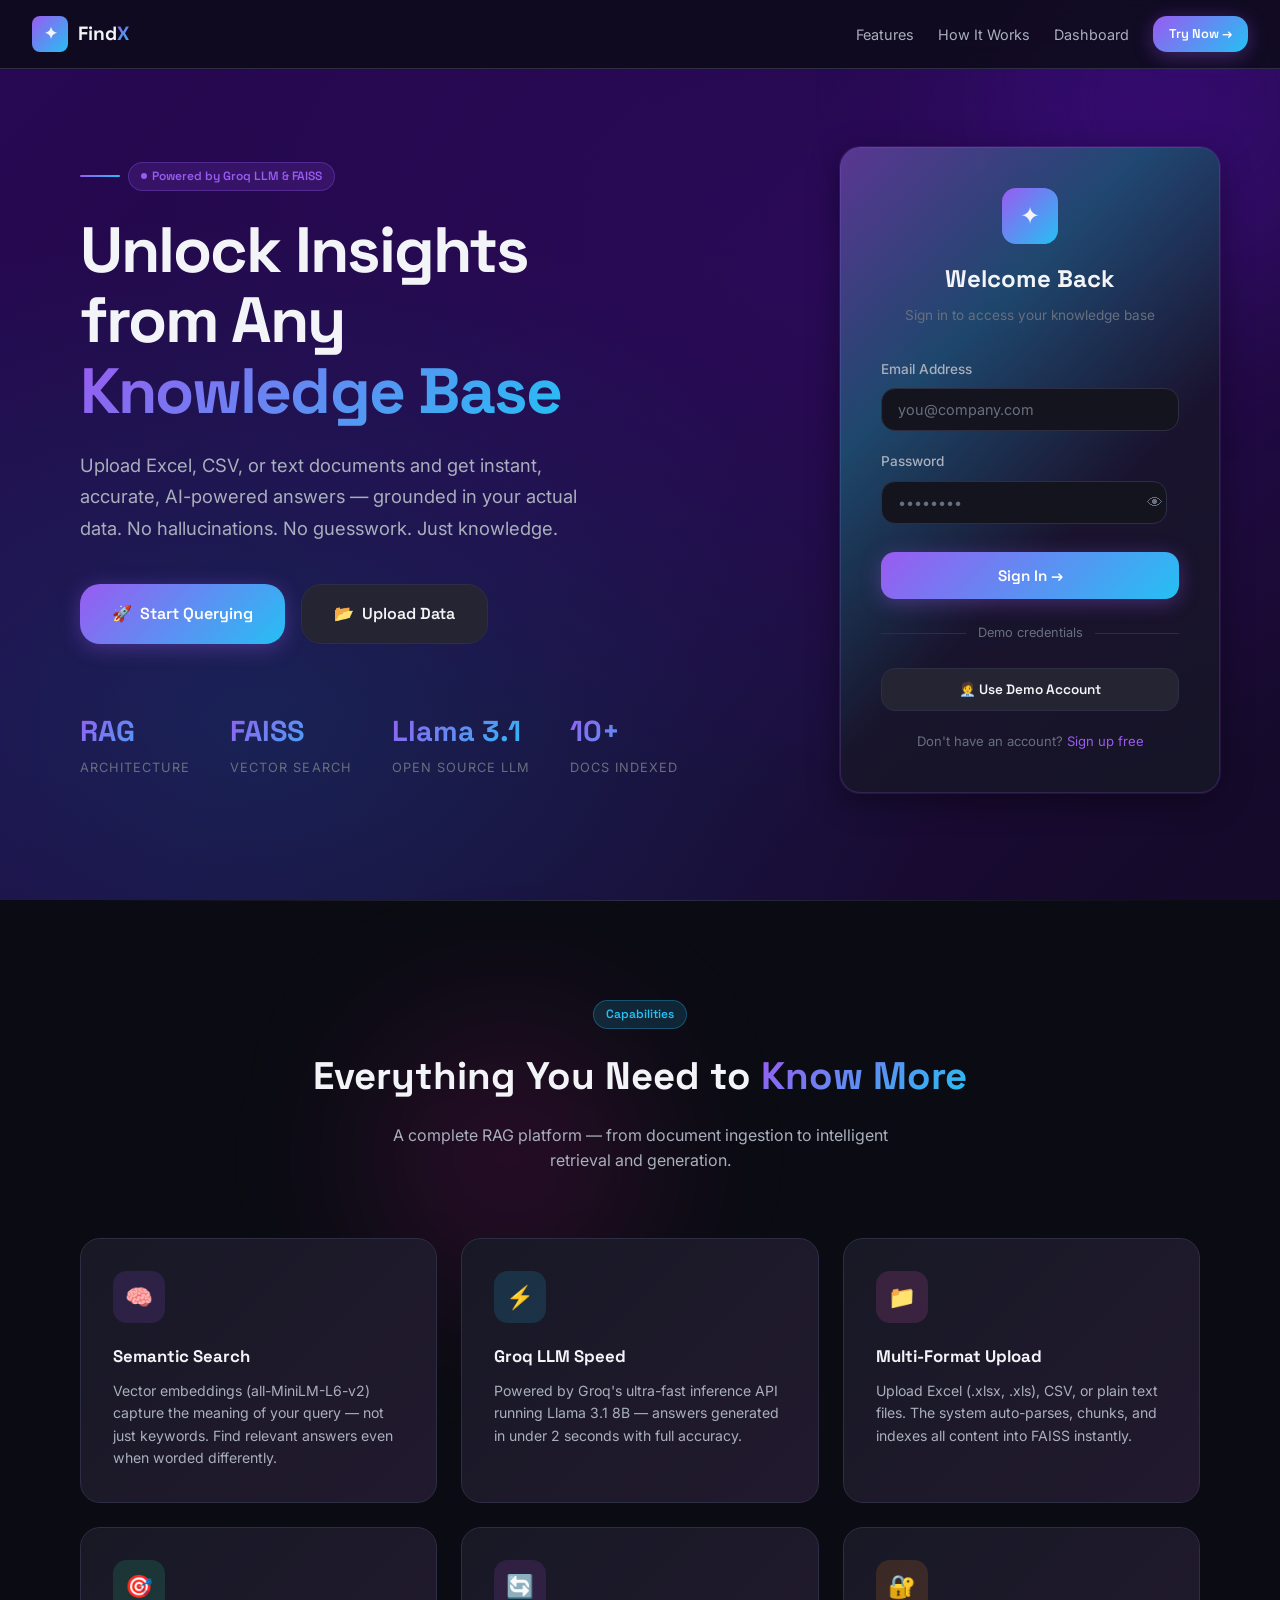
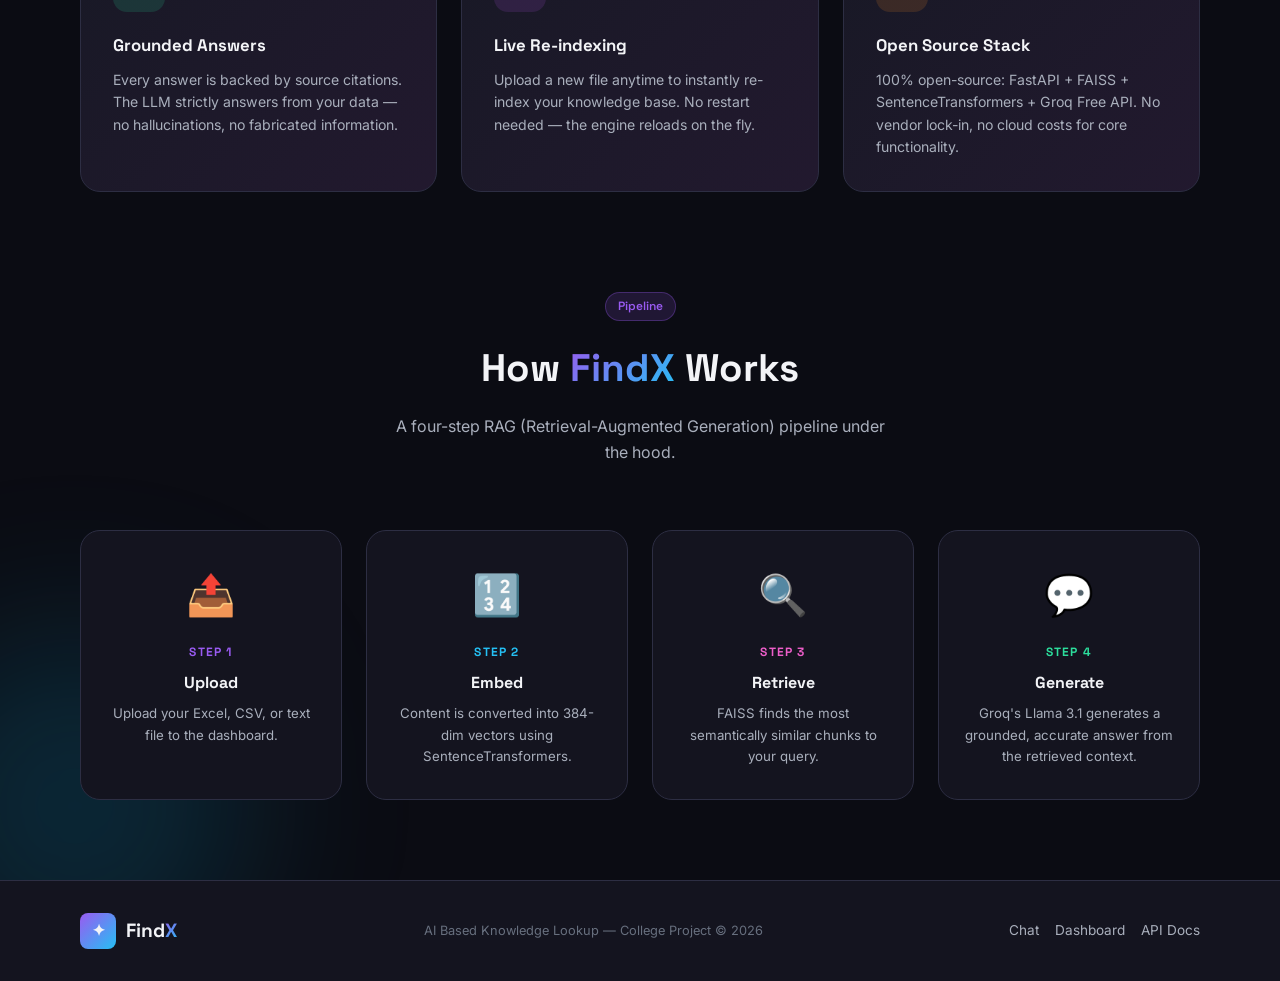
==== frontend/chat.html @ 49aa8f06 "FindX - AI Based Knowledge Lookup (Full Stack RAG Application) - FastAPI backend with FAISS vector s" ====
<!DOCTYPE html>
<html lang="en">
<head>
  <meta charset="UTF-8" />
  <meta name="viewport" content="width=device-width, initial-scale=1.0" />
  <title>FindX — Chat</title>
  <meta name="description" content="Ask questions from your knowledge base powered by AI." />
  <link rel="stylesheet" href="css/styles.css" />
  <style>
    body { overflow: hidden; }

    /* Sidebar upload mini-button */
    .upload-mini {
      display: flex;
      align-items: center;
      gap: 8px;
      padding: 9px 14px;
      background: var(--bg-elevated);
      border: 1px dashed var(--border);
      border-radius: var(--radius-sm);
      cursor: pointer;
      color: var(--text-secondary);
      font-size: 0.82rem;
      transition: var(--transition);
      width: 100%;
      text-align: left;
    }
    .upload-mini:hover { border-color: var(--accent-violet); color: var(--accent-violet); }

    /* top-k control */
    .topk-row {
      display: flex;
      align-items: center;
      gap: 8px;
      padding: 10px 20px;
      border-top: 1px solid var(--border);
      font-size: 0.8rem;
      color: var(--text-muted);
    }
    .topk-input {
      width: 48px;
      padding: 4px 6px;
      background: var(--bg-elevated);
      border: 1px solid var(--border);
      border-radius: var(--radius-sm);
      color: var(--text-primary);
      font-size: 0.8rem;
      text-align: center;
      outline: none;
    }
    .topk-input:focus { border-color: var(--accent-violet); }

    /* Markdown code styling */
    .message-bubble code {
      background: var(--bg-card);
      padding: 2px 6px;
      border-radius: 4px;
      font-size: 0.85em;
      font-family: 'Courier New', monospace;
    }

    /* Welcome state — shown by default, hidden via JS when user sends a message */
    #welcome-state { display: flex; }
  </style>
</head>
<body>
  <div class="chat-layout">
    <!-- ── SIDEBAR ─────────────────────────────── -->
    <aside class="chat-sidebar">
      <!-- Header -->
      <div class="sidebar-header">
        <a href="index.html" class="sidebar-logo">
          <div class="sidebar-logo-icon">✦</div>
          <span>Find<span class="gradient-text">X</span></span>
        </a>
        <a href="dashboard.html" class="btn btn-ghost btn-icon" title="Dashboard">📊</a>
      </div>

      <!-- New Chat -->
      <div style="padding: 12px;">
        <button class="btn btn-secondary new-chat-btn" onclick="startNewSession(); if(welcomeState) welcomeState.style.display='flex';">
          ✦ New Chat
        </button>
      </div>

      <!-- Quick Prompts -->
      <div class="sidebar-section-title">Suggestions</div>
      <div class="quick-prompts">
        <button class="quick-prompt-chip" onclick="sendQuickPrompt('What data is available in the knowledge base?')">
          🔍 What data is available?
        </button>
        <button class="quick-prompt-chip" onclick="sendQuickPrompt('Show me a summary of all shipments.')">
          📦 Summarize all shipments
        </button>
        <button class="quick-prompt-chip" onclick="sendQuickPrompt('Which shipments are delayed or pending?')">
          ⏳ Delayed or pending items
        </button>
        <button class="quick-prompt-chip" onclick="sendQuickPrompt('Who is the carrier for shipment SHP001?')">
          🚚 Carrier for SHP001
        </button>
      </div>

      <!-- Upload -->
      <div style="padding: 0 12px 12px;">
        <div class="sidebar-section-title" style="padding: 8px 8px;">Knowledge Base</div>
        <label class="upload-mini" for="sidebar-file-input">
          📤 Upload new file
          <input type="file" id="sidebar-file-input" accept=".xlsx,.xls,.csv,.txt" style="display:none" onchange="handleSidebarUpload(this.files[0])" />
        </label>
        <div id="sidebar-upload-msg" style="font-size:0.75rem;color:var(--text-muted);padding:6px 8px;display:none;"></div>
      </div>

      <!-- Chat History -->
      <div class="sidebar-section-title">Recent Sessions</div>
      <div class="chat-history" id="history-list"></div>

      <div style="padding:0 12px 8px;">
        <button class="btn btn-ghost btn-sm" style="width:100%;justify-content:center;font-size:0.75rem;" onclick="clearSessions()">
          🗑 Clear history
        </button>
      </div>

      <!-- Top-K control -->
      <div class="topk-row">
        <label for="top-k-input">Sources:</label>
        <input type="number" id="top-k-input" class="topk-input" value="3" min="1" max="10" />
        <span>per query</span>
      </div>

      <!-- User Profile -->
      <div class="sidebar-footer">
        <div class="user-profile">
          <div class="user-avatar" data-user-initials>NX</div>
          <div>
            <div class="user-name" data-user-name>Loading…</div>
            <div class="user-role" data-user-role>Knowledge Analyst</div>
          </div>
          <button class="btn btn-ghost btn-icon" onclick="logout()" title="Sign out" style="margin-left:auto; font-size:0.85rem;">↩</button>
        </div>
      </div>
    </aside>

    <!-- ── CHAT MAIN ───────────────────────────── -->
    <main class="chat-main">
      <!-- Header -->
      <div class="chat-header">
        <div>
          <div class="chat-header-title">Knowledge Lookup Chat</div>
          <div style="font-size:0.75rem;color:var(--text-muted);">Powered by FAISS + Groq Llama 3.1</div>
        </div>
        <div style="display:flex; align-items:center; gap:12px;">
          <div class="chat-header-status">
            <div class="status-dot"></div>
            <span id="engine-status">Checking…</span>
            <span id="doc-count" style="color:var(--text-muted);"></span>
          </div>
          <div class="header-actions">
            <a href="dashboard.html" class="btn btn-secondary btn-sm">📊 Dashboard</a>
          </div>
        </div>
      </div>

      <!-- Messages -->
      <div class="messages-area" id="messages-area">

        <!-- Welcome (shown when no messages) -->
        <div class="chat-welcome" id="welcome-state">
          <div>
            <div class="welcome-icon">✦</div>
            <h2 class="welcome-title">Ask <span class="gradient-text">Anything</span></h2>
            <p class="welcome-subtitle">Query your knowledge base using natural language. I'll retrieve the most relevant information and generate an accurate answer.</p>
          </div>
          <div class="welcome-chips">
            <button class="welcome-chip" onclick="sendQuickPrompt('What data is available in the knowledge base?')">📊 What data is available?</button>
            <button class="welcome-chip" onclick="sendQuickPrompt('Show me all shipments and their current status.')">📦 Show all shipments</button>
            <button class="welcome-chip" onclick="sendQuickPrompt('Which items were delivered successfully?')">✅ Delivered items</button>
            <button class="welcome-chip" onclick="sendQuickPrompt('What is the total value of all shipments?')">💰 Shipment values</button>
            <button class="welcome-chip" onclick="sendQuickPrompt('List all carriers used in our shipments.')">🚚 All carriers</button>
            <button class="welcome-chip" onclick="sendQuickPrompt('Which shipment has the highest value?')">🏆 Highest value shipment</button>
          </div>
        </div>

      </div>

      <!-- Input Bar -->
      <div class="chat-input-area">
        <div class="input-box" id="input-box">
          <textarea
            id="chat-input"
            class="chat-textarea"
            placeholder="Ask a question about your knowledge base… (Enter to send, Shift+Enter for new line)"
            rows="1"
          ></textarea>
          <div class="input-actions">
            <label class="btn btn-ghost btn-icon" for="inline-file-input" title="Upload file">
              📎
              <input type="file" id="inline-file-input" accept=".xlsx,.xls,.csv,.txt" style="display:none" onchange="handleSidebarUpload(this.files[0])" />
            </label>
            <button class="send-btn" id="send-btn" title="Send message">➤</button>
          </div>
        </div>
        <div class="input-hint">FindX may produce inaccurate results. Always verify critical information.</div>
      </div>
    </main>
  </div>

  <script src="js/auth.js"></script>
  <script src="js/chat.js"></script>
  <script>
    // Sidebar quick upload
    async function handleSidebarUpload(file) {
      if (!file) return;
      const msgEl = document.getElementById('sidebar-upload-msg');
      msgEl.style.display = 'block';
      msgEl.textContent   = '⏳ Indexing…';
      msgEl.style.color   = 'var(--accent-violet)';

      const formData = new FormData();
      formData.append('file', file);
      try {
        const res  = await fetch('http://localhost:8000/api/v1/upload', { method:'POST', body:formData });
        const json = await res.json();
        if (res.ok && !json.errors?.length) {
          msgEl.textContent = `✅ ${json.data.document_count} docs indexed`;
          msgEl.style.color = 'var(--accent-emerald)';
          checkBackendHealth();
        } else {
          msgEl.textContent = '❌ Upload failed';
          msgEl.style.color = 'hsl(0,80%,70%)';
        }
      } catch {
        msgEl.textContent = '❌ Server unreachable';
        msgEl.style.color = 'hsl(0,80%,70%)';
      }
      setTimeout(() => { msgEl.style.display = 'none'; }, 5000);
    }
  </script>
</body>
</html>
---- frontend/css/styles.css ----
/* ═══════════════════════════════════════════════════════════
   FINDX CHATBOT — Premium Design System
   AI Based Knowledge Lookup
   ═══════════════════════════════════════════════════════════ */

@import url('https://fonts.googleapis.com/css2?family=Space+Grotesk:wght@300;400;500;600;700&family=Inter:wght@300;400;500;600&display=swap');

/* ── CSS Tokens ─────────────────────────────────────────── */
:root {
  /* Color Palette */
  --bg-base:       hsl(237, 25%, 6%);
  --bg-surface:    hsl(237, 22%, 10%);
  --bg-elevated:   hsl(237, 20%, 14%);
  --bg-card:       hsl(237, 18%, 17%);

  --accent-violet: hsl(265, 84%, 65%);
  --accent-cyan:   hsl(195, 90%, 55%);
  --accent-pink:   hsl(315, 80%, 65%);
  --accent-emerald:hsl(158, 72%, 52%);

  --text-primary:  hsl(220, 20%, 96%);
  --text-secondary:hsl(220, 12%, 70%);
  --text-muted:    hsl(220, 10%, 45%);

  --border:        hsl(237, 20%, 22%);
  --border-glow:   hsl(265, 84%, 45%);

  /* Gradients */
  --grad-hero:       linear-gradient(135deg, hsl(265,84%,18%) 0%, hsl(237,25%,6%) 50%, hsl(195,90%,12%) 100%);
  --grad-card:       linear-gradient(135deg, hsl(237,22%,12%) 0%, hsl(265,30%,14%) 100%);
  --grad-accent:     linear-gradient(135deg, var(--accent-violet), var(--accent-cyan));
  --grad-accent-alt: linear-gradient(135deg, var(--accent-pink),   var(--accent-violet));
  --grad-text:       linear-gradient(135deg, var(--accent-violet) 0%, var(--accent-cyan) 100%);

  /* Glassmorphism */
  --glass-bg:      hsla(237, 22%, 12%, 0.7);
  --glass-border:  hsla(265, 84%, 65%, 0.2);
  --glass-shadow:  0 8px 32px hsla(0,0%,0%,0.4), 0 0 0 1px var(--glass-border);

  /* Spacing & Shape */
  --radius-sm:  8px;
  --radius-md: 14px;
  --radius-lg: 20px;
  --radius-xl: 28px;

  /* Typography */
  --font-display: 'Space Grotesk', sans-serif;
  --font-body:    'Inter', sans-serif;

  /* Transitions */
  --transition: all 0.25s cubic-bezier(0.4, 0, 0.2, 1);
  --transition-slow: all 0.45s cubic-bezier(0.4, 0, 0.2, 1);
}

/* ── Reset & Base ───────────────────────────────────────── */
*, *::before, *::after { box-sizing: border-box; margin: 0; padding: 0; }

html { scroll-behavior: smooth; }

body {
  font-family: var(--font-body);
  background: var(--bg-base);
  color: var(--text-primary);
  line-height: 1.6;
  min-height: 100vh;
  overflow-x: hidden;
}

/* ── Scrollbar ──────────────────────────────────────────── */
::-webkit-scrollbar { width: 6px; }
::-webkit-scrollbar-track { background: var(--bg-surface); }
::-webkit-scrollbar-thumb { background: var(--border-glow); border-radius: 3px; }
::-webkit-scrollbar-thumb:hover { background: var(--accent-violet); }

/* ── Typography ─────────────────────────────────────────── */
h1,h2,h3,h4,h5 { font-family: var(--font-display); font-weight: 700; }

.gradient-text {
  background: var(--grad-text);
  -webkit-background-clip: text;
  background-clip: text;
  -webkit-text-fill-color: transparent;
}

/* ── Buttons ────────────────────────────────────────────── */
.btn {
  display: inline-flex;
  align-items: center;
  gap: 8px;
  padding: 12px 24px;
  border-radius: var(--radius-md);
  font-family: var(--font-display);
  font-weight: 600;
  font-size: 0.9rem;
  cursor: pointer;
  border: none;
  transition: var(--transition);
  text-decoration: none;
  position: relative;
  overflow: hidden;
}

.btn::before {
  content: '';
  position: absolute;
  inset: 0;
  background: rgba(255,255,255,0.08);
  opacity: 0;
  transition: var(--transition);
}
.btn:hover::before { opacity: 1; }

.btn-primary {
  background: var(--grad-accent);
  color: white;
  box-shadow: 0 4px 20px hsla(265,84%,65%,0.35);
}
.btn-primary:hover { transform: translateY(-2px); box-shadow: 0 8px 30px hsla(265,84%,65%,0.5); }

.btn-secondary {
  background: var(--bg-card);
  color: var(--text-primary);
  border: 1px solid var(--border);
}
.btn-secondary:hover { border-color: var(--accent-violet); transform: translateY(-2px); }

.btn-ghost {
  background: transparent;
  color: var(--text-secondary);
  border: 1px solid transparent;
}
.btn-ghost:hover { background: var(--bg-card); color: var(--text-primary); }

.btn-lg { padding: 16px 32px; font-size: 1rem; border-radius: var(--radius-lg); }
.btn-sm { padding: 8px 16px; font-size: 0.8rem; }
.btn-icon { padding: 10px; border-radius: var(--radius-sm); }

/* ── Glass Card ─────────────────────────────────────────── */
.glass-card {
  background: var(--glass-bg);
  border: 1px solid var(--glass-border);
  border-radius: var(--radius-lg);
  backdrop-filter: blur(20px);
  -webkit-backdrop-filter: blur(20px);
  box-shadow: var(--glass-shadow);
}

/* ── Form Elements ──────────────────────────────────────── */
.form-group { display: flex; flex-direction: column; gap: 8px; }
.form-label { font-size: 0.85rem; font-weight: 500; color: var(--text-secondary); }

.form-input {
  padding: 12px 16px;
  background: var(--bg-surface);
  border: 1px solid var(--border);
  border-radius: var(--radius-md);
  color: var(--text-primary);
  font-family: var(--font-body);
  font-size: 0.9rem;
  transition: var(--transition);
  outline: none;
}
.form-input:focus { border-color: var(--accent-violet); box-shadow: 0 0 0 3px hsla(265,84%,65%,0.2); }
.form-input::placeholder { color: var(--text-muted); }

/* ── Badge ──────────────────────────────────────────────── */
.badge {
  display: inline-flex;
  align-items: center;
  gap: 5px;
  padding: 4px 12px;
  border-radius: 100px;
  font-size: 0.75rem;
  font-weight: 600;
  font-family: var(--font-display);
}
.badge-violet { background: hsla(265,84%,65%,0.15); color: var(--accent-violet); border: 1px solid hsla(265,84%,65%,0.3); }
.badge-cyan   { background: hsla(195,90%,55%,0.15); color: var(--accent-cyan);   border: 1px solid hsla(195,90%,55%,0.3); }
.badge-emerald{ background: hsla(158,72%,52%,0.15); color: var(--accent-emerald);border: 1px solid hsla(158,72%,52%,0.3); }
.badge-pink   { background: hsla(315,80%,65%,0.15); color: var(--accent-pink);   border: 1px solid hsla(315,80%,65%,0.3); }
.badge-dot::before { content: ''; display: inline-block; width: 6px; height: 6px; border-radius: 50%; background: currentColor; }

/* ── Animated Orbs (background decoration) ─────────────── */
.orb {
  position: absolute;
  border-radius: 50%;
  filter: blur(80px);
  pointer-events: none;
  z-index: 0;
  animation: orb-float 8s ease-in-out infinite alternate;
}
.orb-1 { width: 400px; height: 400px; background: hsla(265,84%,45%,0.25); top: -100px; right: -100px; }
.orb-2 { width: 350px; height: 350px; background: hsla(195,90%,40%,0.2);  bottom: 0; left: -100px; animation-delay: -4s; }
.orb-3 { width: 250px; height: 250px; background: hsla(315,80%,50%,0.15); top: 40%; left: 30%; animation-delay: -2s; }

@keyframes orb-float {
  from { transform: translate(0, 0) scale(1); }
  to   { transform: translate(30px, -30px) scale(1.1); }
}

/* ── Animations ─────────────────────────────────────────── */
@keyframes fade-in-up {
  from { opacity: 0; transform: translateY(24px); }
  to   { opacity: 1; transform: translateY(0); }
}
@keyframes fade-in {
  from { opacity: 0; }
  to   { opacity: 1; }
}
@keyframes shimmer {
  0%   { background-position: -400px 0; }
  100% { background-position: 400px 0; }
}
@keyframes pulse-ring {
  0%   { transform: scale(0.8); opacity: 1; }
  100% { transform: scale(1.8); opacity: 0; }
}
@keyframes typing-dot {
  0%, 80%, 100% { transform: scale(0.7); opacity: 0.4; }
  40%            { transform: scale(1.1); opacity: 1; }
}
@keyframes gradient-shift {
  0%,100% { background-position: 0% 50%; }
  50%      { background-position: 100% 50%; }
}
@keyframes spin { to { transform: rotate(360deg); } }
@keyframes slide-in-right {
  from { opacity: 0; transform: translateX(20px); }
  to   { opacity: 1; transform: translateX(0); }
}
@keyframes slide-in-left {
  from { opacity: 0; transform: translateX(-20px); }
  to   { opacity: 1; transform: translateX(0); }
}

.animate-fade-up { animation: fade-in-up 0.5s ease both; }
.animate-fade-in { animation: fade-in 0.5s ease both; }
.anim-delay-1 { animation-delay: 0.1s; }
.anim-delay-2 { animation-delay: 0.2s; }
.anim-delay-3 { animation-delay: 0.3s; }
.anim-delay-4 { animation-delay: 0.4s; }
.anim-delay-5 { animation-delay: 0.5s; }

/* ══════════════════════════════════════════════════════════
   LANDING / LOGIN PAGE  (index.html)
   ══════════════════════════════════════════════════════════ */

/* Navbar */
.nav {
  position: fixed;
  top: 0; left: 0; right: 0;
  z-index: 100;
  padding: 16px 32px;
  display: flex;
  align-items: center;
  justify-content: space-between;
  background: hsla(237,25%,6%,0.8);
  backdrop-filter: blur(20px);
  border-bottom: 1px solid var(--border);
}
.nav-logo {
  display: flex;
  align-items: center;
  gap: 10px;
  font-family: var(--font-display);
  font-weight: 700;
  font-size: 1.2rem;
  color: var(--text-primary);
  text-decoration: none;
}
.nav-logo-icon {
  width: 36px; height: 36px;
  background: var(--grad-accent);
  border-radius: var(--radius-sm);
  display: flex; align-items: center; justify-content: center;
  font-size: 1rem;
}
.nav-links { display: flex; gap: 24px; align-items: center; }
.nav-link { color: var(--text-secondary); text-decoration: none; font-size: 0.9rem; transition: var(--transition); }
.nav-link:hover { color: var(--text-primary); }

/* Hero Layout */
.hero-layout {
  min-height: 100vh;
  display: grid;
  grid-template-columns: 1fr 480px;
  gap: 0;
  position: relative;
  overflow: hidden;
}

.hero-left {
  display: flex;
  flex-direction: column;
  justify-content: center;
  padding: 120px 80px 80px 80px;
  position: relative;
  z-index: 1;
}

.hero-kicker {
  display: flex;
  align-items: center;
  gap: 8px;
  margin-bottom: 24px;
}
.hero-kicker-line {
  width: 40px; height: 2px;
  background: var(--grad-accent);
  border-radius: 2px;
}

.hero-title {
  font-size: clamp(2.8rem, 5vw, 4.2rem);
  line-height: 1.1;
  margin-bottom: 24px;
  letter-spacing: -0.03em;
}

.hero-subtitle {
  font-size: 1.15rem;
  color: var(--text-secondary);
  max-width: 520px;
  margin-bottom: 40px;
  line-height: 1.7;
}

.hero-actions { display: flex; gap: 16px; flex-wrap: wrap; margin-bottom: 64px; }

.hero-stats {
  display: flex;
  gap: 40px;
}
.stat-item { display: flex; flex-direction: column; gap: 4px; }
.stat-value {
  font-family: var(--font-display);
  font-size: 1.8rem;
  font-weight: 700;
  background: var(--grad-text);
  -webkit-background-clip: text;
  background-clip: text;
  -webkit-text-fill-color: transparent;
}
.stat-label { font-size: 0.8rem; color: var(--text-muted); text-transform: uppercase; letter-spacing: 0.08em; }

/* Hero Right Panel */
.hero-right {
  display: flex;
  align-items: center;
  justify-content: center;
  padding: 120px 60px 80px 40px;
  position: relative;
  z-index: 1;
}

/* Login Card */
.login-card {
  width: 100%;
  max-width: 420px;
  padding: 40px;
  position: relative;
}
.login-card::before {
  content: '';
  position: absolute;
  inset: -1px;
  border-radius: calc(var(--radius-lg) + 1px);
  background: linear-gradient(135deg, hsla(265,84%,65%,0.5), hsla(195,90%,55%,0.3), transparent 60%);
  z-index: -1;
}

.login-header { text-align: center; margin-bottom: 32px; }
.login-logo { width: 56px; height: 56px; background: var(--grad-accent); border-radius: var(--radius-md); display: flex; align-items: center; justify-content: center; font-size: 1.5rem; margin: 0 auto 16px; }
.login-title { font-size: 1.5rem; margin-bottom: 6px; }
.login-subtitle { font-size: 0.85rem; color: var(--text-muted); }

.login-form { display: flex; flex-direction: column; gap: 20px; }
.login-btn { width: 100%; justify-content: center; padding: 14px; font-size: 0.95rem; margin-top: 8px; }

.login-divider { display: flex; align-items: center; gap: 12px; margin: 4px 0; }
.login-divider-line { flex: 1; height: 1px; background: var(--border); }
.login-divider-text { font-size: 0.8rem; color: var(--text-muted); }

.login-footer { text-align: center; margin-top: 20px; font-size: 0.82rem; color: var(--text-muted); }
.login-footer a { color: var(--accent-violet); text-decoration: none; }
.login-footer a:hover { text-decoration: underline; }

/* Feature Grid */
.features-section { padding: 100px 80px; position: relative; }
.features-section::before { content: ''; position: absolute; top: 0; left: 80px; right: 80px; height: 1px; background: linear-gradient(90deg, transparent, var(--border), transparent); }

.features-header { text-align: center; margin-bottom: 64px; }
.features-header h2 { font-size: 2.4rem; margin-bottom: 16px; }
.features-header p { color: var(--text-secondary); max-width: 500px; margin: 0 auto; }

.features-grid {
  display: grid;
  grid-template-columns: repeat(auto-fit, minmax(280px, 1fr));
  gap: 24px;
}

.feature-card {
  padding: 32px;
  background: var(--grad-card);
  border: 1px solid var(--border);
  border-radius: var(--radius-lg);
  transition: var(--transition);
  position: relative;
  overflow: hidden;
}
.feature-card::before {
  content: '';
  position: absolute;
  top: 0; left: 0; right: 0;
  height: 2px;
  background: var(--grad-accent);
  transform: scaleX(0);
  transition: var(--transition);
}
.feature-card:hover { transform: translateY(-6px); border-color: var(--border-glow); box-shadow: 0 20px 50px hsla(0,0%,0%,0.3); }
.feature-card:hover::before { transform: scaleX(1); }

.feature-icon {
  width: 52px; height: 52px;
  border-radius: var(--radius-md);
  display: flex; align-items: center; justify-content: center;
  font-size: 1.4rem;
  margin-bottom: 20px;
}
.feature-icon-violet { background: hsla(265,84%,65%,0.15); }
.feature-icon-cyan   { background: hsla(195,90%,55%,0.15); }
.feature-icon-pink   { background: hsla(315,80%,65%,0.15); }
.feature-icon-emerald{ background: hsla(158,72%,52%,0.15); }
.feature-icon-violet2{ background: hsla(280,70%,60%,0.15); }
.feature-icon-orange { background: hsla(30,90%,55%,0.15);  }

.feature-title { font-size: 1.05rem; margin-bottom: 10px; }
.feature-desc { font-size: 0.88rem; color: var(--text-secondary); line-height: 1.6; }

/* ══════════════════════════════════════════════════════════
   CHAT PAGE  (chat.html)
   ══════════════════════════════════════════════════════════ */

.chat-layout {
  display: flex;
  height: 100vh;
  overflow: hidden;
}

/* Sidebar */
.chat-sidebar {
  width: 280px;
  min-width: 280px;
  background: var(--bg-surface);
  border-right: 1px solid var(--border);
  display: flex;
  flex-direction: column;
  overflow: hidden;
}

.sidebar-header {
  padding: 20px;
  border-bottom: 1px solid var(--border);
  display: flex;
  align-items: center;
  justify-content: space-between;
}

.sidebar-logo {
  display: flex;
  align-items: center;
  gap: 10px;
  font-family: var(--font-display);
  font-weight: 700;
  font-size: 1rem;
  text-decoration: none;
  color: var(--text-primary);
}
.sidebar-logo-icon {
  width: 32px; height: 32px;
  background: var(--grad-accent);
  border-radius: var(--radius-sm);
  display: flex; align-items: center; justify-content: center;
  font-size: 0.9rem;
}

.new-chat-btn { width: 100%; margin: 16px 0 8px; justify-content: center; }

.sidebar-section-title {
  padding: 8px 20px;
  font-size: 0.72rem;
  font-weight: 600;
  text-transform: uppercase;
  letter-spacing: 0.1em;
  color: var(--text-muted);
}

.chat-history { flex: 1; overflow-y: auto; padding: 0 12px; }

.chat-history-item {
  display: flex;
  align-items: center;
  gap: 10px;
  padding: 10px 12px;
  border-radius: var(--radius-sm);
  cursor: pointer;
  transition: var(--transition);
  margin-bottom: 2px;
}
.chat-history-item:hover { background: var(--bg-elevated); }
.chat-history-item.active { background: hsla(265,84%,65%,0.15); }
.history-icon { opacity: 0.5; font-size: 0.9rem; }
.history-text { font-size: 0.82rem; color: var(--text-secondary); white-space: nowrap; overflow: hidden; text-overflow: ellipsis; }

/* Suggestions in sidebar */
.quick-prompts { padding: 12px; }
.quick-prompt-chip {
  display: flex;
  align-items: center;
  gap: 8px;
  padding: 8px 12px;
  background: var(--bg-elevated);
  border: 1px solid var(--border);
  border-radius: var(--radius-sm);
  cursor: pointer;
  transition: var(--transition);
  margin-bottom: 8px;
  font-size: 0.82rem;
  color: var(--text-secondary);
  text-align: left;
  width: 100%;
}
.quick-prompt-chip:hover { background: var(--bg-card); border-color: var(--accent-violet); color: var(--text-primary); }

.sidebar-footer {
  padding: 16px 20px;
  border-top: 1px solid var(--border);
}
.user-profile {
  display: flex;
  align-items: center;
  gap: 10px;
  padding: 8px;
  border-radius: var(--radius-sm);
  transition: var(--transition);
  cursor: pointer;
}
.user-profile:hover { background: var(--bg-elevated); }
.user-avatar {
  width: 36px; height: 36px;
  border-radius: 50%;
  background: var(--grad-accent);
  display: flex; align-items: center; justify-content: center;
  font-weight: 700;
  font-size: 0.9rem;
}
.user-name { font-size: 0.85rem; font-weight: 600; }
.user-role { font-size: 0.72rem; color: var(--text-muted); }

/* Chat Main */
.chat-main {
  flex: 1;
  display: flex;
  flex-direction: column;
  overflow: hidden;
  position: relative;
}

.chat-header {
  padding: 16px 24px;
  border-bottom: 1px solid var(--border);
  display: flex;
  align-items: center;
  justify-content: space-between;
  background: var(--bg-surface);
}
.chat-header-title { font-size: 1rem; font-weight: 600; }
.chat-header-status { display: flex; align-items: center; gap: 6px; font-size: 0.8rem; color: var(--accent-emerald); }
.status-dot { width: 7px; height: 7px; border-radius: 50%; background: var(--accent-emerald); position: relative; }
.status-dot::after { content:''; position:absolute; inset:-2px; border-radius:50%; background:var(--accent-emerald); opacity:0.4; animation: pulse-ring 1.8s ease-out infinite; }

.header-actions { display: flex; gap: 8px; }

/* Messages Area */
.messages-area {
  flex: 1;
  overflow-y: auto;
  padding: 24px;
  display: flex;
  flex-direction: column;
  gap: 24px;
  scroll-behavior: smooth;
}

/* Welcome state */
.chat-welcome {
  display: flex;
  flex-direction: column;
  align-items: center;
  justify-content: center;
  height: 100%;
  text-align: center;
  gap: 24px;
  padding: 40px;
}
.welcome-icon { font-size: 3.5rem; margin-bottom: 8px; }
.welcome-title { font-size: 1.8rem; }
.welcome-subtitle { color: var(--text-secondary); max-width: 420px; }
.welcome-chips { display: flex; flex-wrap: wrap; gap: 10px; justify-content: center; margin-top: 8px; }
.welcome-chip {
  padding: 10px 18px;
  background: var(--bg-elevated);
  border: 1px solid var(--border);
  border-radius: 100px;
  font-size: 0.84rem;
  cursor: pointer;
  transition: var(--transition);
  color: var(--text-secondary);
}
.welcome-chip:hover { background: var(--bg-card); border-color: var(--accent-violet); color: var(--text-primary); }

/* Message Bubbles */
.message { display: flex; gap: 14px; max-width: 820px; }
.message.user { flex-direction: row-reverse; margin-left: auto; }

.message-avatar {
  width: 36px; height: 36px; min-width: 36px;
  border-radius: 50%;
  display: flex; align-items: center; justify-content: center;
  font-size: 0.9rem;
  font-weight: 700;
}
.message.ai    .message-avatar { background: var(--grad-accent); }
.message.user  .message-avatar { background: var(--grad-accent-alt); }

.message-content { display: flex; flex-direction: column; gap: 8px; max-width: calc(100% - 50px); }

.message-bubble {
  padding: 16px 20px;
  border-radius: var(--radius-lg);
  font-size: 0.9rem;
  line-height: 1.7;
}
.message.ai .message-bubble {
  background: var(--bg-elevated);
  border: 1px solid var(--border);
  border-top-left-radius: var(--radius-sm);
  animation: slide-in-left 0.3s ease;
}
.message.user .message-bubble {
  background: hsla(265,84%,65%,0.2);
  border: 1px solid hsla(265,84%,65%,0.3);
  border-top-right-radius: var(--radius-sm);
  animation: slide-in-right 0.3s ease;
}

.message-time { font-size: 0.72rem; color: var(--text-muted); }
.message.user .message-time { text-align: right; }

/* Sources Panel */
.sources-panel {
  background: var(--bg-surface);
  border: 1px solid var(--border);
  border-radius: var(--radius-md);
  overflow: hidden;
}
.sources-toggle {
  display: flex;
  align-items: center;
  justify-content: space-between;
  padding: 10px 14px;
  cursor: pointer;
  font-size: 0.8rem;
  font-weight: 600;
  color: var(--text-secondary);
  transition: var(--transition);
}
.sources-toggle:hover { background: var(--bg-elevated); color: var(--text-primary); }
.sources-toggle-icon { font-size: 0.75rem; transition: var(--transition); }
.sources-panel.open .sources-toggle-icon { transform: rotate(180deg); }
.sources-list { display: none; padding: 0 14px 12px; flex-direction: column; gap: 8px; }
.sources-panel.open .sources-list { display: flex; }

.source-item {
  padding: 10px 12px;
  background: var(--bg-elevated);
  border: 1px solid var(--border);
  border-radius: var(--radius-sm);
  font-size: 0.8rem;
  color: var(--text-secondary);
}
.source-item-id { font-weight: 600; color: var(--accent-cyan); font-size: 0.75rem; margin-bottom: 4px; }

/* Typing indicator */
.typing-indicator {
  display: flex;
  align-items: center;
  gap: 14px;
  max-width: 820px;
}
.typing-bubble {
  background: var(--bg-elevated);
  border: 1px solid var(--border);
  border-radius: var(--radius-lg);
  border-top-left-radius: var(--radius-sm);
  padding: 14px 20px;
  display: flex;
  gap: 5px;
  align-items: center;
}
.typing-dot {
  width: 8px; height: 8px;
  border-radius: 50%;
  background: var(--accent-violet);
  animation: typing-dot 1.4s ease-in-out infinite;
}
.typing-dot:nth-child(2) { animation-delay: 0.2s; background: var(--accent-cyan); }
.typing-dot:nth-child(3) { animation-delay: 0.4s; background: var(--accent-pink); }

/* Input Area */
.chat-input-area {
  padding: 16px 24px 24px;
  background: var(--bg-surface);
  border-top: 1px solid var(--border);
}

.input-box {
  display: flex;
  align-items: flex-end;
  gap: 12px;
  background: var(--bg-elevated);
  border: 1px solid var(--border);
  border-radius: var(--radius-xl);
  padding: 8px 8px 8px 20px;
  transition: var(--transition);
}
.input-box:focus-within { border-color: var(--accent-violet); box-shadow: 0 0 0 3px hsla(265,84%,65%,0.15); }

.chat-textarea {
  flex: 1;
  background: none;
  border: none;
  outline: none;
  color: var(--text-primary);
  font-family: var(--font-body);
  font-size: 0.9rem;
  resize: none;
  min-height: 24px;
  max-height: 120px;
  padding: 8px 0;
  line-height: 1.5;
}
.chat-textarea::placeholder { color: var(--text-muted); }

.input-actions { display: flex; align-items: center; gap: 6px; }

.send-btn {
  width: 40px; height: 40px;
  border-radius: 50%;
  background: var(--grad-accent);
  border: none;
  cursor: pointer;
  display: flex; align-items: center; justify-content: center;
  font-size: 0.9rem;
  color: white;
  transition: var(--transition);
  flex-shrink: 0;
}
.send-btn:hover { transform: scale(1.1); box-shadow: 0 4px 15px hsla(265,84%,65%,0.4); }
.send-btn:disabled { opacity: 0.4; cursor: not-allowed; transform: none; }

.input-hint { text-align: center; font-size: 0.72rem; color: var(--text-muted); margin-top: 10px; }

/* ══════════════════════════════════════════════════════════
   DASHBOARD PAGE  (dashboard.html)
   ══════════════════════════════════════════════════════════ */

.dashboard-layout { display: flex; min-height: 100vh; }

.dashboard-sidebar {
  width: 240px;
  min-width: 240px;
  background: var(--bg-surface);
  border-right: 1px solid var(--border);
  padding: 20px;
  display: flex;
  flex-direction: column;
}

.dash-nav-links { display: flex; flex-direction: column; gap: 4px; margin-top: 24px; flex: 1; }
.dash-nav-item {
  display: flex;
  align-items: center;
  gap: 10px;
  padding: 10px 12px;
  border-radius: var(--radius-sm);
  text-decoration: none;
  color: var(--text-secondary);
  font-size: 0.88rem;
  font-weight: 500;
  transition: var(--transition);
}
.dash-nav-item:hover { background: var(--bg-elevated); color: var(--text-primary); }
.dash-nav-item.active { background: hsla(265,84%,65%,0.15); color: var(--accent-violet); }

.dashboard-main { flex: 1; overflow-y: auto; padding: 32px; }

.dashboard-header { margin-bottom: 32px; }
.dashboard-header h1 { font-size: 1.8rem; margin-bottom: 4px; }
.dashboard-header p { color: var(--text-secondary); font-size: 0.9rem; }

/* Stats Grid */
.stats-grid { display: grid; grid-template-columns: repeat(auto-fit, minmax(200px, 1fr)); gap: 20px; margin-bottom: 32px; }

.stat-card {
  padding: 24px;
  background: var(--grad-card);
  border: 1px solid var(--border);
  border-radius: var(--radius-lg);
  transition: var(--transition);
  position: relative;
  overflow: hidden;
}
.stat-card:hover { transform: translateY(-3px); border-color: var(--border-glow); }
.stat-card::after {
  content: '';
  position: absolute;
  bottom: 0; left: 0; right: 0;
  height: 3px;
}
.stat-card.violet::after { background: var(--grad-accent); }
.stat-card.cyan::after   { background: linear-gradient(90deg, var(--accent-cyan), var(--accent-emerald)); }
.stat-card.pink::after   { background: var(--grad-accent-alt); }
.stat-card.emerald::after{ background: linear-gradient(90deg, var(--accent-emerald), var(--accent-cyan)); }

.stat-card-icon { font-size: 1.5rem; margin-bottom: 12px; }
.stat-card-value { font-family: var(--font-display); font-size: 2rem; font-weight: 700; margin-bottom: 4px; }
.stat-card-label { font-size: 0.82rem; color: var(--text-muted); text-transform: uppercase; letter-spacing: 0.06em; }

/* Upload Zone */
.upload-section { margin-bottom: 32px; }
.section-title { font-size: 1.1rem; font-weight: 700; margin-bottom: 16px; display: flex; align-items: center; gap: 10px; }

.upload-zone {
  border: 2px dashed var(--border);
  border-radius: var(--radius-lg);
  padding: 60px 40px;
  text-align: center;
  cursor: pointer;
  transition: var(--transition);
  background: var(--bg-surface);
  position: relative;
}
.upload-zone:hover, .upload-zone.drag-over {
  border-color: var(--accent-violet);
  background: hsla(265,84%,65%,0.05);
}
.upload-zone-icon { font-size: 3rem; margin-bottom: 16px; opacity: 0.7; }
.upload-zone-title { font-size: 1rem; font-weight: 600; margin-bottom: 8px; }
.upload-zone-subtitle { font-size: 0.85rem; color: var(--text-muted); margin-bottom: 20px; }
.upload-zone-formats { display: flex; gap: 8px; justify-content: center; flex-wrap: wrap; }

#file-input { display: none; }

/* Upload status */
.upload-status {
  display: none;
  margin-top: 16px;
  padding: 16px 20px;
  border-radius: var(--radius-md);
  border: 1px solid;
  font-size: 0.88rem;
}
.upload-status.success { background: hsla(158,72%,52%,0.1); border-color: hsla(158,72%,52%,0.3); color: var(--accent-emerald); }
.upload-status.error   { background: hsla(0,80%,60%,0.1);  border-color: hsla(0,80%,60%,0.3);  color: hsl(0,80%,70%); }
.upload-status.loading { background: hsla(265,84%,65%,0.1); border-color: hsla(265,84%,65%,0.3); color: var(--accent-violet); }

/* Knowledge Base Info */
.kb-info-card {
  padding: 24px;
  background: var(--grad-card);
  border: 1px solid var(--border);
  border-radius: var(--radius-lg);
  margin-bottom: 32px;
}
.kb-info-header { display: flex; align-items: center; justify-content: space-between; margin-bottom: 16px; }
.kb-info-items { display: flex; gap: 32px; }
.kb-info-item { display: flex; flex-direction: column; gap: 4px; }

/* History Table */
.history-table-wrap { overflow-x: auto; }
.history-table {
  width: 100%;
  border-collapse: collapse;
  font-size: 0.85rem;
}
.history-table th {
  padding: 12px 16px;
  text-align: left;
  font-size: 0.75rem;
  font-weight: 600;
  text-transform: uppercase;
  letter-spacing: 0.08em;
  color: var(--text-muted);
  border-bottom: 1px solid var(--border);
}
.history-table td {
  padding: 14px 16px;
  border-bottom: 1px solid var(--border);
  color: var(--text-secondary);
}
.history-table tr:last-child td { border-bottom: none; }
.history-table tr:hover td { background: var(--bg-elevated); color: var(--text-primary); }
.history-table .query-cell { font-weight: 500; color: var(--text-primary); max-width: 300px; }

/* Loading Spinner */
.spinner {
  width: 20px; height: 20px;
  border: 2px solid var(--border);
  border-top-color: var(--accent-violet);
  border-radius: 50%;
  animation: spin 0.7s linear infinite;
  display: inline-block;
}

/* Toast Notifications */
.toast-container { position: fixed; bottom: 24px; right: 24px; z-index: 1000; display: flex; flex-direction: column; gap: 10px; }
.toast {
  padding: 14px 20px;
  border-radius: var(--radius-md);
  border: 1px solid;
  font-size: 0.88rem;
  min-width: 240px;
  display: flex;
  align-items: center;
  gap: 10px;
  animation: slide-in-right 0.3s ease;
  backdrop-filter: blur(20px);
}
.toast.success { background: hsla(158,72%,10%,0.95); border-color: hsla(158,72%,52%,0.4); color: var(--accent-emerald); }
.toast.error   { background: hsla(0,70%,10%,0.95);   border-color: hsla(0,70%,60%,0.4);   color: hsl(0,80%,70%); }
.toast.info    { background: hsla(265,50%,10%,0.95); border-color: hsla(265,84%,65%,0.4); color: var(--accent-violet); }

/* ── Responsive ─────────────────────────────────────────── */
@media (max-width: 1024px) {
  .hero-layout { grid-template-columns: 1fr; }
  .hero-left { padding: 100px 40px 40px; }
  .hero-right { padding: 40px; }
  .hero-stats { flex-wrap: wrap; gap: 24px; }
  .features-section { padding: 80px 40px; }
}
@media (max-width: 768px) {
  .nav { padding: 12px 20px; }
  .nav-links .btn:not(:last-child) { display: none; }
  .hero-left { padding: 80px 24px 32px; }
  .hero-right { padding: 24px; }
  .hero-title { font-size: 2rem; }
  .features-section { padding: 60px 24px; }
  .chat-sidebar { display: none; }
  .dashboard-sidebar { display: none; }
  .dashboard-main { padding: 20px; }
  .stats-grid { grid-template-columns: 1fr 1fr; }
}
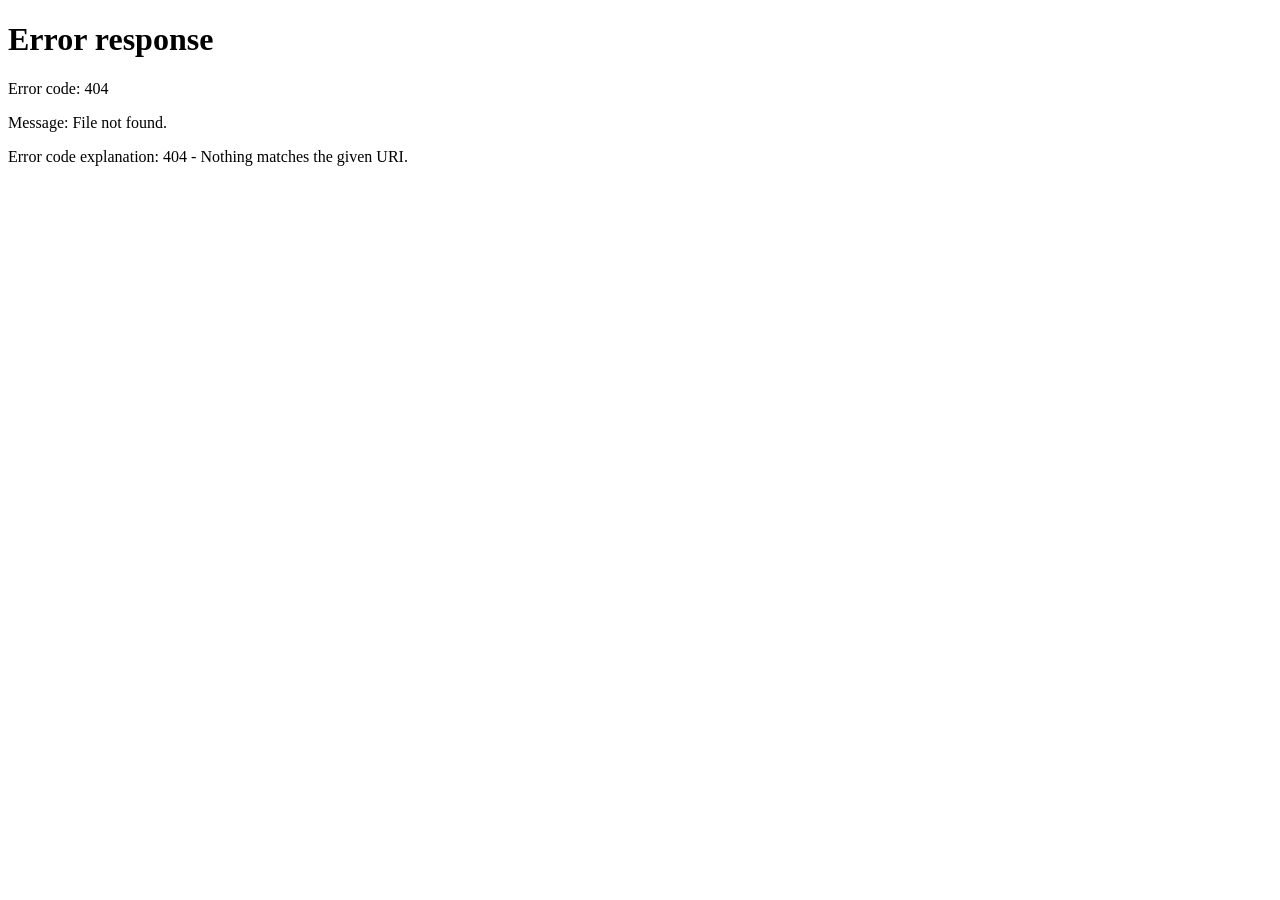
==== commit 244a9bce: "feat: Clean URLs and enhanced Dashboard UI - Implemented clean URLs (removed .html extensions from p" ====
--- a/frontend/chat.html
+++ b/frontend/chat.html
@@ -69,11 +69,11 @@
     <aside class="chat-sidebar">
       <!-- Header -->
       <div class="sidebar-header">
-        <a href="index.html" class="sidebar-logo">
+        <a href="/app/" class="sidebar-logo">
           <div class="sidebar-logo-icon">✦</div>
           <span>Find<span class="gradient-text">X</span></span>
         </a>
-        <a href="dashboard.html" class="btn btn-ghost btn-icon" title="Dashboard">📊</a>
+        <a href="/app/dashboard" class="btn btn-ghost btn-icon" title="Dashboard">📊</a>
       </div>
 
       <!-- New Chat -->
@@ -155,7 +155,7 @@
             <span id="doc-count" style="color:var(--text-muted);"></span>
           </div>
           <div class="header-actions">
-            <a href="dashboard.html" class="btn btn-secondary btn-sm">📊 Dashboard</a>
+            <a href="/app/dashboard" class="btn btn-secondary btn-sm">📊 Dashboard</a>
           </div>
         </div>
       </div>
--- a/frontend/css/styles.css
+++ b/frontend/css/styles.css
@@ -949,6 +949,192 @@
   .hero-stats { flex-wrap: wrap; gap: 24px; }
   .features-section { padding: 80px 40px; }
 }
+
+/* ══════════════════════════════════════════════════════════
+   ENHANCED CHAT STYLES (v2)
+   ══════════════════════════════════════════════════════════ */
+
+/* AI Avatar */
+.ai-avatar {
+  background: var(--grad-accent) !important;
+  color: white;
+}
+.user-avatar-msg { background: var(--grad-accent-alt); }
+
+/* AI Label */
+.ai-label {
+  font-size: 0.72rem;
+  font-weight: 700;
+  font-family: var(--font-display);
+  text-transform: uppercase;
+  letter-spacing: 0.08em;
+  background: var(--grad-text);
+  -webkit-background-clip: text;
+  background-clip: text;
+  -webkit-text-fill-color: transparent;
+}
+
+/* Response Meta Chips */
+.response-meta {
+  display: flex;
+  flex-wrap: wrap;
+  gap: 8px;
+  margin-top: 2px;
+}
+.meta-chip {
+  display: inline-flex;
+  align-items: center;
+  gap: 4px;
+  padding: 4px 10px;
+  background: var(--bg-surface);
+  border: 1px solid var(--border);
+  border-radius: 100px;
+  font-size: 0.7rem;
+  font-weight: 500;
+  color: var(--text-muted);
+  font-family: var(--font-display);
+}
+.meta-chip svg { opacity: 0.6; }
+.meta-model { color: var(--accent-cyan); border-color: hsla(195,90%,55%,0.3); }
+.meta-copy {
+  cursor: pointer;
+  transition: var(--transition);
+  border: 1px solid var(--border);
+  background: var(--bg-surface);
+}
+.meta-copy:hover {
+  background: var(--bg-elevated);
+  color: var(--accent-violet);
+  border-color: hsla(265,84%,65%,0.4);
+}
+
+/* Streaming Cursor */
+@keyframes blink-cursor {
+  0%, 49% { opacity: 1; }
+  50%, 100% { opacity: 0; }
+}
+.streaming-cursor {
+  display: inline-block;
+  width: 2px;
+  height: 1em;
+  background: var(--accent-violet);
+  margin-left: 2px;
+  vertical-align: text-bottom;
+  animation: blink-cursor 0.8s infinite;
+}
+
+/* Send Spinner */
+.send-spinner {
+  width: 18px;
+  height: 18px;
+  border: 2px solid rgba(255,255,255,0.3);
+  border-top-color: white;
+  border-radius: 50%;
+  animation: spin 0.7s linear infinite;
+}
+
+/* Enhanced Typing Indicator */
+.typing-bubble {
+  flex-direction: column;
+  gap: 6px !important;
+  padding: 12px 20px !important;
+}
+.typing-label {
+  font-size: 0.72rem;
+  font-weight: 600;
+  color: var(--text-muted);
+  font-family: var(--font-display);
+  letter-spacing: 0.04em;
+}
+.typing-dots { display: flex; gap: 5px; }
+
+/* Source item enhancements */
+.source-header {
+  display: flex;
+  align-items: center;
+  justify-content: space-between;
+  margin-bottom: 6px;
+}
+.source-id {
+  font-weight: 700;
+  color: var(--accent-cyan);
+  font-size: 0.75rem;
+  font-family: var(--font-display);
+}
+.source-relevance {
+  font-size: 0.65rem;
+  padding: 2px 8px;
+  border-radius: 100px;
+  font-weight: 600;
+  text-transform: uppercase;
+  letter-spacing: 0.05em;
+}
+.source-relevance-high   { background: hsla(158,72%,52%,0.15); color: var(--accent-emerald); }
+.source-relevance-medium { background: hsla(45,90%,55%,0.15);  color: hsl(45,90%,55%); }
+.source-relevance-low    { background: hsla(0,70%,60%,0.15);   color: hsl(0,70%,60%); }
+.source-text {
+  font-size: 0.78rem;
+  color: var(--text-secondary);
+  line-height: 1.5;
+}
+
+/* AI bubble user bubble improvements */
+.ai-bubble {
+  background: var(--bg-elevated) !important;
+  border: 1px solid var(--border) !important;
+  border-top-left-radius: var(--radius-sm) !important;
+}
+.user-bubble {
+  background: hsla(265,84%,65%,0.2) !important;
+  border: 1px solid hsla(265,84%,65%,0.3) !important;
+  border-top-right-radius: var(--radius-sm) !important;
+}
+
+/* Markdown in AI responses */
+.md-h3 {
+  font-size: 1rem;
+  font-weight: 700;
+  margin: 12px 0 6px;
+  color: var(--accent-cyan);
+  font-family: var(--font-display);
+}
+.md-h4 {
+  font-size: 0.92rem;
+  font-weight: 600;
+  margin: 10px 0 4px;
+  color: var(--text-primary);
+  font-family: var(--font-display);
+}
+.md-code {
+  background: var(--bg-card);
+  padding: 2px 6px;
+  border-radius: 4px;
+  font-size: 0.82em;
+  font-family: 'Courier New', monospace;
+  color: var(--accent-pink);
+}
+.md-list-item {
+  display: flex;
+  gap: 8px;
+  padding: 3px 0;
+}
+.md-list-num {
+  min-width: 20px;
+  color: var(--accent-violet);
+  font-weight: 700;
+  font-family: var(--font-display);
+}
+.md-list-num::before { counter-increment: md-list; content: counter(md-list) "."; }
+.md-list-bullet {
+  min-width: 16px;
+  color: var(--accent-emerald);
+  font-weight: 700;
+}
+.md-paragraph-break { height: 8px; }
+
+/* Counter for numbered lists */
+.ai-bubble { counter-reset: md-list; }
+
 @media (max-width: 768px) {
   .nav { padding: 12px 20px; }
   .nav-links .btn:not(:last-child) { display: none; }
@@ -961,3 +1147,4 @@
   .dashboard-main { padding: 20px; }
   .stats-grid { grid-template-columns: 1fr 1fr; }
 }
+
